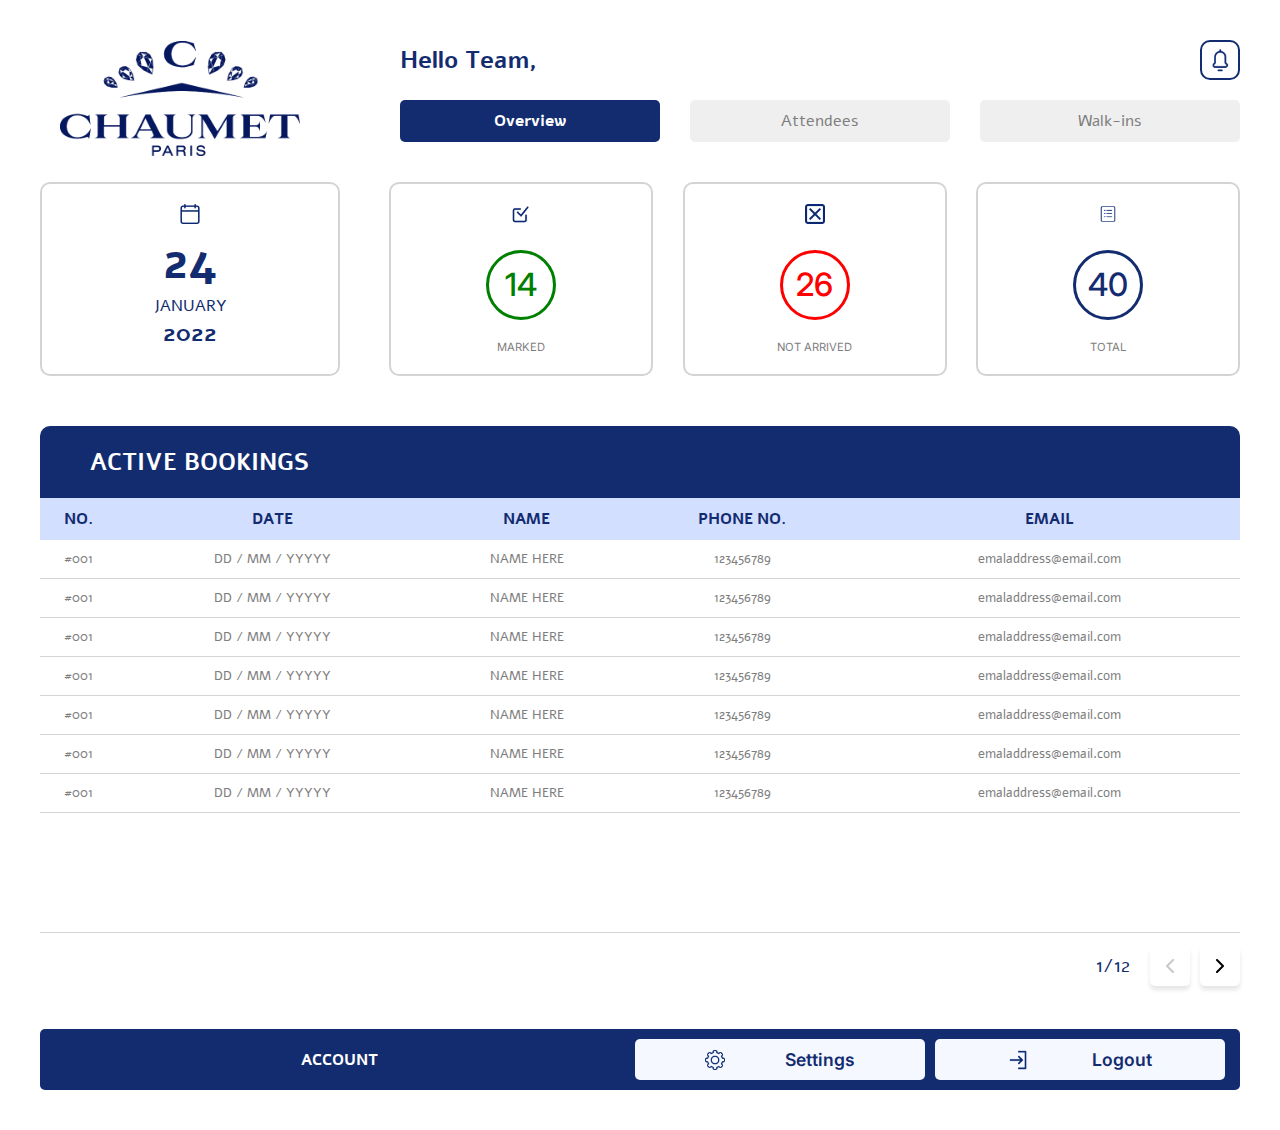
==== index.html @ f2c5a2af "make settings page" ====
<!DOCTYPE html>
<html lang="en">

<head>
  <meta charset="UTF-8">
  <meta http-equiv="X-UA-Compatible" content="IE=edge">
  <meta name="viewport" content="width=device-width, initial-scale=1.0">
  <link rel="stylesheet" href="./css/index.min.css">
  <title>KSA dashboard</title>
</head>

<body>

  <div class="notifications-container close">
    <div class="header">
      <p>Notifications</p>
      <button class="read">Mark all as read</button>
    </div>
    <div class="notification">
      <div class="image-container">
        <div class="img"></div>
      </div>
      <div class="text-container">
        <p class="title">Somebody just booked a ticket</p>
        <p class="time">10 min ago</p>
      </div>
    </div>
    <div class="notification">
      <div class="image-container">
        <div class="img"></div>
      </div>
      <div class="text-container">
        <p class="title">Somebody just booked a ticket</p>
        <p class="time">10 min ago</p>
      </div>
    </div>
    <div class="notification">
      <div class="image-container">
        <div class="img"></div>
      </div>
      <div class="text-container">
        <p class="title">Somebody just booked a ticket</p>
        <p class="time">10 min ago</p>
      </div>
    </div>
    <div class="notification">
      <div class="image-container">
        <div class="img"></div>
      </div>
      <div class="text-container">
        <p class="title">Somebody just booked a ticket</p>
        <p class="time">10 min ago</p>
      </div>
    </div>
    <div class="notification">
      <div class="image-container">
        <div class="img"></div>
      </div>
      <div class="text-container">
        <p class="title">Somebody just booked a ticket</p>
        <p class="time">10 min ago</p>
      </div>
    </div>
    <div class="notification">
      <div class="image-container">
        <div class="img"></div>
      </div>
      <div class="text-container">
        <p class="title">Somebody just booked a ticket</p>
        <p class="time">10 min ago</p>
      </div>
    </div>
    <button class="clear">Clear</button>
  </div>

  <section class="header">
    <div class="logo-container">
      <img src="./images/logo.png" alt="Chaumet">
    </div>
    <div class="right-side">
      <div class="top-container">
        <p>Hello Team,</p>
        <div class="notifications-button-container">
          <button class="notifications-button" onclick="showNotifications()">
            <img src="./icons/notification.png" alt="notifications">
          </button>
        </div>
      </div>

      <div class="tabs-container">
        <button onclick="showSection(event, 'overview')" class="tab-button active">
          <p>Overview</p>
        </button>
        <button onclick="showSection(event, 'attendees')" class="tab-button">
          <p>Attendees</p>
        </button>
        <button onclick="showSection(event, 'walk-ins')" class="tab-button">
          <p>Walk-ins</p>
        </button>
      </div>
    </div>
  </section>

  <section class="tab-content" id="overview">
    <div class="cards-container">
      <div class="date-card">
        <img src="./icons/calendar.png" alt="date">
        <p id="current-date"></p>
        <p class="month">JANUARY</p>
        <p class="year">2022</p>
      </div>

      <div class="green-card">
        <img src="./icons/check-box.png" alt="present">
        <p class="number">14</p>
        <p class="sub-text">MARKED</p>
      </div>
      <div class="red-card">
        <img src="./icons/cross.png" alt="not arrived">
        <p class="number">26</p>
        <p class="sub-text">NOT ARRIVED</p>
      </div>
      <div class="blue-card">
        <img src="./icons/total.png" alt="total">
        <p class="number">40</p>
        <p class="sub-text">TOTAL</p>
      </div>
    </div>

    <div class="table-container" style="height: 507px;">
      <div class="title">
        ACTIVE BOOKINGS
      </div>
      <table>
        <thead>
          <th id="no">NO.</th>
          <th id="date">DATE</th>
          <th id="name">NAME</th>
          <th id="phone">PHONE NO.</th>
          <th id="email">EMAIL</th>
        </thead>
        <tbody>
          <tr>
            <td>#001</td>
            <td>DD / MM / YYYYY</td>
            <td>NAME HERE</td>
            <td>123456789</td>
            <td>emaladdress@email.com</td>
          </tr>
          <tr>
            <td>#001</td>
            <td>DD / MM / YYYYY</td>
            <td>NAME HERE</td>
            <td>123456789</td>
            <td>emaladdress@email.com</td>
          </tr>
          <tr>
            <td>#001</td>
            <td>DD / MM / YYYYY</td>
            <td>NAME HERE</td>
            <td>123456789</td>
            <td>emaladdress@email.com</td>
          </tr>
          <tr>
            <td>#001</td>
            <td>DD / MM / YYYYY</td>
            <td>NAME HERE</td>
            <td>123456789</td>
            <td>emaladdress@email.com</td>
          </tr>
          <tr>
            <td>#001</td>
            <td>DD / MM / YYYYY</td>
            <td>NAME HERE</td>
            <td>123456789</td>
            <td>emaladdress@email.com</td>
          </tr>
          <tr>
            <td>#001</td>
            <td>DD / MM / YYYYY</td>
            <td>NAME HERE</td>
            <td>123456789</td>
            <td>emaladdress@email.com</td>
          </tr>
          <tr>
            <td>#001</td>
            <td>DD / MM / YYYYY</td>
            <td>NAME HERE</td>
            <td>123456789</td>
            <td>emaladdress@email.com</td>
          </tr>

        </tbody>
      </table>
    </div>
    <div class="pagination">
      <p>1/12</p>
      <button class="left"><img src="./icons/left.svg" alt="previous"></button>
      <button class="right"><img src="./icons/right.svg" alt="next"></button>
    </div>
  </section>

  <section class="tab-content" id="attendees">

    <div class="table-container" style="height: 688px;">
      <div class="title">
        ATTENDEES
      </div>
      <table>
        <thead>
          <th id="no">NO.</th>
          <th id="present">PRESENT</th>
          <th id="date">DATE</th>
          <th id="name">NAME</th>
          <th id="phone">PHONE NO.</th>
          <th id="province">PROVINCE</th>
          <th id="email">EMAIL</th>
        </thead>
        <tbody>
          <tr>
            <td>#001</td>
            <td><input onclick="this.checked=!this.checked;" checked type="checkbox" name="present" id="present"></td>
            <td>DD / MM / YYYYY</td>
            <td>NAME HERE</td>
            <td>123456789</td>
            <td>EASTERN PROVINCE</td>
            <td>emaladdress@email.com</td>
          </tr>
          <tr>
            <td>#001</td>
            <td><input onclick="this.checked=!this.checked;" type="checkbox" name="present" id="present"></td>
            <td>DD / MM / YYYYY</td>
            <td>NAME HERE</td>
            <td>123456789</td>
            <td>EASTERN PROVINCE</td>
            <td>emaladdress@email.com</td>
          </tr>
          <tr>
            <td>#001</td>
            <td><input onclick="this.checked=!this.checked;" checked type="checkbox" name="present" id="present"></td>
            <td>DD / MM / YYYYY</td>
            <td>NAME HERE</td>
            <td>123456789</td>
            <td>EASTERN PROVINCE</td>
            <td>emaladdress@email.com</td>
          </tr>
          <tr>
            <td>#001</td>
            <td><input onclick="this.checked=!this.checked;" checked type="checkbox" name="present" id="present"></td>
            <td>DD / MM / YYYYY</td>
            <td>NAME HERE</td>
            <td>123456789</td>
            <td>EASTERN PROVINCE</td>
            <td>emaladdress@email.com</td>
          </tr>
          <tr>
            <td>#001</td>
            <td><input onclick="this.checked=!this.checked;" checked type="checkbox" name="present" id="present"></td>
            <td>DD / MM / YYYYY</td>
            <td>NAME HERE</td>
            <td>123456789</td>
            <td>EASTERN PROVINCE</td>
            <td>emaladdress@email.com</td>
          </tr>
          <tr>
            <td>#001</td>
            <td><input onclick="this.checked=!this.checked;" type="checkbox" name="present" id="present"></td>
            <td>DD / MM / YYYYY</td>
            <td>NAME HERE</td>
            <td>123456789</td>
            <td>EASTERN PROVINCE</td>
            <td>emaladdress@email.com</td>
          </tr>
          <tr>
            <td>#001</td>
            <td><input onclick="this.checked=!this.checked;" type="checkbox" name="present" id="present"></td>
            <td>DD / MM / YYYYY</td>
            <td>NAME HERE</td>
            <td>123456789</td>
            <td>EASTERN PROVINCE</td>
            <td>emaladdress@email.com</td>
          </tr>
          <tr>
            <td>#001</td>
            <td><input onclick="this.checked=!this.checked;" type="checkbox" name="present" id="present"></td>
            <td>DD / MM / YYYYY</td>
            <td>NAME HERE</td>
            <td>123456789</td>
            <td>EASTERN PROVINCE</td>
            <td>emaladdress@email.com</td>
          </tr>
          <tr>
            <td>#001</td>
            <td><input onclick="this.checked=!this.checked;" type="checkbox" name="present" id="present"></td>
            <td>DD / MM / YYYYY</td>
            <td>NAME HERE</td>
            <td>123456789</td>
            <td>EASTERN PROVINCE</td>
            <td>emaladdress@email.com</td>
          </tr>
          <tr>
            <td>#001</td>
            <td><input onclick="this.checked=!this.checked;" type="checkbox" name="present" id="present"></td>
            <td>DD / MM / YYYYY</td>
            <td>NAME HERE</td>
            <td>123456789</td>
            <td>EASTERN PROVINCE</td>
            <td>emaladdress@email.com</td>
          </tr>
          <tr>
            <td>#001</td>
            <td><input onclick="this.checked=!this.checked;" type="checkbox" name="present" id="present"></td>
            <td>DD / MM / YYYYY</td>
            <td>NAME HERE</td>
            <td>123456789</td>
            <td>EASTERN PROVINCE</td>
            <td>emaladdress@email.com</td>
          </tr>
          <tr>
            <td>#001</td>
            <td><input onclick="this.checked=!this.checked;" type="checkbox" name="present" id="present"></td>
            <td>DD / MM / YYYYY</td>
            <td>NAME HERE</td>
            <td>123456789</td>
            <td>EASTERN PROVINCE</td>
            <td>emaladdress@email.com</td>
          </tr>
          <tr>
            <td>#001</td>
            <td><input onclick="this.checked=!this.checked;" type="checkbox" name="present" id="present"></td>
            <td>DD / MM / YYYYY</td>
            <td>NAME HERE</td>
            <td>123456789</td>
            <td>EASTERN PROVINCE</td>
            <td>emaladdress@email.com</td>
          </tr>

        </tbody>
        </tbody>
      </table>
    </div>
    <div class="pagination">
      <p>1/12</p>
      <button class="left"><img src="./icons/left.svg" alt="previous"></button>
      <button class="right"><img src="./icons/right.svg" alt="next"></button>
    </div>
  </section>

  <section class="tab-content" id="walk-ins">
    <div class="heading">WALK-INS</div>
    <div class="form-body">
      <form action="">
        <div class="title-container">
          <label for="mr">
            Title
          </label>
          <p>Mr.</p>
          <input class="checkbox" type="checkbox" name="mr" value=true>
          <p>Mrs.</p>
          <input class="checkbox" type="checkbox" name="mr" value=false>
        </div>
        <input required type="text" name="first-name" placeholder="First name" class="first-name">
        <input required type="text" name="last-name" placeholder="Last name" class="last-name">
        <select required name="province" id="province">
          <option value="" selected hidden class="placeholder">Province</option>
          <option value="Al-Bahah Province">Al-Bahah Province</option>
          <option value="Al-Jawf Province">Al-Jawf Province</option>
          <option value="Aseer Province">Aseer Province</option>
          <option value="Eastern Province">Eastern Province</option>
          <option value="Ha'il Province">Ha'il Province</option>
          <option value="Jizan Province">Jizan Province</option>
          <option value="Madinah Province">Madinah Province</option>
          <option value="Makkah Province">Makkah Province</option>
          <option value="Najran Province">Najran Province</option>
          <option value="Qassim Province">Qassim Province</option>
          <option value="Riyadh Province">Riyadh Province</option>
          <option value="Tabuk Province">Tabuk Province</option>
        </select>
        <input required type="number" name="phone" placeholder="Phone number" class="phone">
        <input required type="email" name="email" placeholder="Email" class="email">

        <p class="date-text">Select date</p>
        <input required type="date" name="date" class="date" min="2022-01-13" max="2022-01-24">

        <div class="buttons-wrapper">
          <div class="buttons-container">
            <button class="discard" type="reset"><img src="./icons/close.png" alt="Discard">Discard</button>
            <button class="confirm" type="submit"><img src="./icons/check.png" alt="Confirm">Confirm</button>
          </div>
        </div>

      </form>
    </div>
  </section>

  <section class="footer">
    <p>ACCOUNT</p>
    <a href="./pages/settings.html" class="footer-button"><img src="./icons/settings.png" alt="settings">Settings</a>
    <a href="./pages/login.html" class="footer-button"><img src="./icons/logout.png" alt="logout">Logout</a>
  </section>

  <script src="./javascript/main.js"></script>
</body>

</html>
---- css/index.min.css ----
@import url("https://fonts.googleapis.com/css2?family=Alef:wght@400;700&family=Inter:wght@200;300;400;500&family=Lateef&family=Roboto:wght@100;300;400;500&display=swap");
* {
  margin: 0;
  padding: 0;
  -webkit-box-sizing: border-box;
          box-sizing: border-box;
  font-family: Alef, sans-serif;
}

body {
  padding: 40px;
}

input::-webkit-outer-spin-button,
input::-webkit-inner-spin-button {
  -webkit-appearance: none;
  margin: 0;
}

input[type="number"] {
  -moz-appearance: textfield;
}

.notifications-container {
  position: absolute;
  background-color: white;
  top: 90px;
  right: 40px;
  text-align: center;
  -webkit-box-shadow: 8px 8px 68px rgba(0, 0, 0, 0.15);
          box-shadow: 8px 8px 68px rgba(0, 0, 0, 0.15);
  border-radius: 8px;
  padding: 20px 30px;
  width: 400px;
}

.notifications-container.close {
  display: none;
}

.notifications-container .header {
  display: -webkit-box;
  display: -ms-flexbox;
  display: flex;
  -webkit-box-align: center;
      -ms-flex-align: center;
          align-items: center;
  -webkit-box-pack: justify;
      -ms-flex-pack: justify;
          justify-content: space-between;
  margin-bottom: 20px;
}

.notifications-container .header p {
  font-family: Inter, sans-serif;
  font-weight: 700;
}

.notifications-container .header button.read {
  background-color: transparent;
  border: none;
  color: #103188;
  font-family: Inter, sans-serif;
  cursor: pointer;
}

.notifications-container .notification {
  display: -webkit-box;
  display: -ms-flexbox;
  display: flex;
  -webkit-box-align: center;
      -ms-flex-align: center;
          align-items: center;
  -webkit-box-pack: justify;
      -ms-flex-pack: justify;
          justify-content: space-between;
  -ms-flex-wrap: wrap;
      flex-wrap: wrap;
  padding: 10px;
  text-align: left;
  border-bottom: 1px solid #d4d4d4;
}

.notifications-container .notification .image-container {
  width: 20%;
}

.notifications-container .notification .image-container .img {
  width: 50px;
  height: 50px;
  border-radius: 500px;
  background-color: #c4c4c4;
}

.notifications-container .notification .text-container {
  width: 78%;
  color: #7e7e7e;
}

.notifications-container .notification .text-container p.title {
  font-size: 1.1rem;
}

.notifications-container .notification .text-container p.time {
  font-size: 0.9rem;
}

.notifications-container button.clear {
  background-color: transparent;
  border: none;
  color: #103188;
  font-family: Inter, sans-serif;
  margin-top: 20px;
  cursor: pointer;
}

section.header {
  display: -webkit-box;
  display: -ms-flexbox;
  display: flex;
  -webkit-box-align: center;
      -ms-flex-align: center;
          align-items: center;
  -webkit-box-pack: justify;
      -ms-flex-pack: justify;
          justify-content: space-between;
}

section.header .logo-container {
  width: 20%;
  margin-left: 20px;
}

section.header .logo-container img {
  width: 100%;
}

section.header .right-side {
  width: 70%;
}

section.header .right-side .top-container {
  display: -webkit-box;
  display: -ms-flexbox;
  display: flex;
  -webkit-box-pack: justify;
      -ms-flex-pack: justify;
          justify-content: space-between;
  -webkit-box-align: center;
      -ms-flex-align: center;
          align-items: center;
}

section.header .right-side .top-container p {
  font-family: Alef, sans-serif;
  font-size: 1.5rem;
  font-weight: 700;
  color: #132c70;
}

section.header .right-side .top-container .notifications-button-container {
  width: 40px;
  height: 40px;
}

section.header .right-side .top-container .notifications-button-container .notifications-button {
  position: relative;
  background-color: white;
  width: 100%;
  height: 100%;
  border: 2px solid #132c70;
  border-radius: 10px;
  cursor: pointer;
}

section.header .right-side .top-container .notifications-button-container .notifications-button img {
  position: absolute;
  left: 50%;
  top: 50%;
  -webkit-transform: translate(-50%, -50%);
          transform: translate(-50%, -50%);
  width: 60%;
}

section.header .right-side .tabs-container {
  display: -webkit-box;
  display: -ms-flexbox;
  display: flex;
  -webkit-box-pack: justify;
      -ms-flex-pack: justify;
          justify-content: space-between;
  -webkit-box-align: center;
      -ms-flex-align: center;
          align-items: center;
  text-align: center;
  margin: 20px 0;
}

section.header .right-side .tabs-container .tab-button {
  width: 31%;
  background-color: #efefef;
  color: #7e7e7e;
  border-radius: 5px;
  padding: 10px 0;
  cursor: pointer;
  border: none;
  font-size: 1rem;
}

section.header .right-side .tabs-container .tab-button.active {
  background-color: #132c70;
  color: white;
  font-weight: 700;
}

section.tab-content {
  display: none;
}

section.tab-content#overview {
  display: block;
}

section.tab-content#overview .cards-container {
  display: -webkit-box;
  display: -ms-flexbox;
  display: flex;
  -webkit-box-align: stretch;
      -ms-flex-align: stretch;
          align-items: stretch;
  -webkit-box-pack: justify;
      -ms-flex-pack: justify;
          justify-content: space-between;
  margin-top: 20px;
}

section.tab-content#overview .cards-container .date-card {
  width: 25%;
  margin-right: 20px;
  border: 2px solid #d4d4d4;
  border-radius: 10px;
  text-align: center;
  color: #132c70;
  padding: 20px 0;
}

section.tab-content#overview .cards-container .date-card img {
  width: 20px;
}

section.tab-content#overview .cards-container .date-card p#current-date {
  font-size: 3rem;
  font-weight: 700;
}

section.tab-content#overview .cards-container .date-card p.year {
  font-size: 1.5rem;
  font-weight: 700;
}

section.tab-content#overview .cards-container .green-card,
section.tab-content#overview .cards-container .blue-card,
section.tab-content#overview .cards-container .red-card {
  width: 22%;
  margin-left: 10px;
  text-align: center;
  border: 2px solid #d4d4d4;
  border-radius: 10px;
  padding: 20px 0;
  color: #132c70;
}

section.tab-content#overview .cards-container .green-card img,
section.tab-content#overview .cards-container .blue-card img,
section.tab-content#overview .cards-container .red-card img {
  width: 20px;
}

section.tab-content#overview .cards-container .green-card .number,
section.tab-content#overview .cards-container .blue-card .number,
section.tab-content#overview .cards-container .red-card .number {
  font-family: Inter, sans-serif;
  width: 70px;
  height: 70px;
  margin: 20px auto;
  padding-top: 12px;
  font-size: 2rem;
  font-weight: 500;
  border: 3px solid;
  border-radius: 500px;
}

section.tab-content#overview .cards-container .green-card p.sub-text,
section.tab-content#overview .cards-container .blue-card p.sub-text,
section.tab-content#overview .cards-container .red-card p.sub-text {
  font-family: Inter, sans-serif;
  font-size: 0.7rem;
  color: #7e7e7e;
}

section.tab-content#overview .cards-container .green-card .number {
  border-color: green;
  color: green;
}

section.tab-content#overview .cards-container .red-card .number {
  border-color: red;
  color: red;
}

section.tab-content#walk-ins {
  margin-top: 50px;
}

section.tab-content#walk-ins .heading {
  background-color: #132c70;
  color: white;
  font-size: 1.5rem;
  font-weight: 700;
  padding: 20px 50px;
  border-radius: 10px 10px 0 0;
}

section.tab-content#walk-ins .form-body {
  padding: 100px 50px;
}

section.tab-content#walk-ins .form-body form {
  display: -webkit-box;
  display: -ms-flexbox;
  display: flex;
  -webkit-box-align: center;
      -ms-flex-align: center;
          align-items: center;
  -webkit-box-pack: justify;
      -ms-flex-pack: justify;
          justify-content: space-between;
  -ms-flex-wrap: wrap;
      flex-wrap: wrap;
}

section.tab-content#walk-ins .form-body form .title-container {
  display: -webkit-box;
  display: -ms-flexbox;
  display: flex;
  width: 100%;
  margin-bottom: 20px;
}

section.tab-content#walk-ins .form-body form .title-container label {
  font-size: 1.2rem;
  color: #7e7e7e;
  margin-right: 10px;
  padding: 5px;
}

section.tab-content#walk-ins .form-body form .title-container p {
  margin: 5px;
  margin-left: 20px;
  font-size: 1.2rem;
}

section.tab-content#walk-ins .form-body form .title-container input.checkbox {
  width: 20px;
  height: 20px;
  margin-top: 7px;
}

section.tab-content#walk-ins .form-body form input {
  background-color: white;
  font-size: 1.5rem;
  padding: 10px 30px;
  margin: 10px 0;
  border: 1px solid #d4d4d4;
  border-radius: 5px;
}

section.tab-content#walk-ins .form-body form input:focus {
  outline: none;
}

section.tab-content#walk-ins .form-body form input.first-name,
section.tab-content#walk-ins .form-body form input.last-name,
section.tab-content#walk-ins .form-body form input.email {
  width: 100%;
}

section.tab-content#walk-ins .form-body form input.phone,
section.tab-content#walk-ins .form-body form select#province {
  width: 48%;
}

section.tab-content#walk-ins .form-body form select#province {
  background-color: white;
  font-size: 1.5rem;
  padding: 10px 30px;
  margin: 10px 0;
  border: 1px solid #d4d4d4;
  border-radius: 5px;
  -webkit-appearance: none;
     -moz-appearance: none;
          appearance: none;
}

section.tab-content#walk-ins .form-body form select#province:invalid {
  color: #7e7e7e;
}

section.tab-content#walk-ins .form-body form p.date-text {
  margin-top: 30px;
  width: 50%;
  text-align: center;
  font-size: 2rem;
  font-family: Inter, sans-serif;
  font-weight: 700;
  color: #132c70;
}

section.tab-content#walk-ins .form-body form input.date {
  margin-top: 40px;
  width: 50%;
  color: #132c70;
  font-family: Inter, sans-serif;
  font-weight: 500;
}

section.tab-content#walk-ins .form-body form .buttons-wrapper {
  width: 100%;
  margin-top: 50px;
  display: -webkit-box;
  display: -ms-flexbox;
  display: flex;
  -webkit-box-align: center;
      -ms-flex-align: center;
          align-items: center;
  -webkit-box-pack: end;
      -ms-flex-pack: end;
          justify-content: flex-end;
}

section.tab-content#walk-ins .form-body form .buttons-wrapper .buttons-container {
  display: -webkit-box;
  display: -ms-flexbox;
  display: flex;
  -webkit-box-align: center;
      -ms-flex-align: center;
          align-items: center;
  -webkit-box-pack: justify;
      -ms-flex-pack: justify;
          justify-content: space-between;
  width: 50%;
}

section.tab-content#walk-ins .form-body form .buttons-wrapper .buttons-container button {
  display: -webkit-box;
  display: -ms-flexbox;
  display: flex;
  -webkit-box-align: center;
      -ms-flex-align: center;
          align-items: center;
  -ms-flex-pack: distribute;
      justify-content: space-around;
  width: 45%;
  font-family: Inter, sans-serif;
  font-size: 1.2rem;
  font-weight: 500;
  padding: 10px 0;
  cursor: pointer;
  border: none;
  border-radius: 5px;
}

section.tab-content#walk-ins .form-body form .buttons-wrapper .buttons-container button img {
  width: 20px;
  height: 20px;
}

section.tab-content#walk-ins .form-body form .buttons-wrapper .buttons-container button.discard {
  background-color: #e0e0e0;
  color: #575757;
}

section.tab-content#walk-ins .form-body form .buttons-wrapper .buttons-container button.confirm {
  background-color: #132c70;
  color: white;
}

section.footer {
  right: 40px;
  display: -webkit-box;
  display: -ms-flexbox;
  display: flex;
  -webkit-box-align: center;
      -ms-flex-align: center;
          align-items: center;
  -webkit-box-pack: center;
      -ms-flex-pack: center;
          justify-content: center;
  background-color: #132c70;
  color: white;
  font-family: Inter, sans-serif;
  font-weight: 600;
  text-align: center;
  margin-top: 30px;
  padding: 5px 10px;
  border-radius: 5px;
}

section.footer p {
  width: 50%;
}

section.footer a.footer-button {
  display: -webkit-box;
  display: -ms-flexbox;
  display: flex;
  -webkit-box-align: center;
      -ms-flex-align: center;
          align-items: center;
  -webkit-box-pack: space-evenly;
      -ms-flex-pack: space-evenly;
          justify-content: space-evenly;
  background-color: #f5f8ff;
  width: 25%;
  padding: 10px;
  margin: 5px;
  font-family: Inter, sans-serif;
  font-size: 1.1rem;
  font-weight: 600;
  color: #132c70;
  border: none;
  cursor: pointer;
  border-radius: 5px;
  text-decoration: none;
}

section.footer a.footer-button img {
  width: 20px;
}

.table-container {
  margin-top: 50px;
  border-bottom: 1px solid #d4d4d4;
  min-height: 500px;
}

.table-container .title {
  background-color: #132c70;
  color: white;
  font-size: 1.5rem;
  font-weight: 700;
  padding: 20px 50px;
  border-radius: 10px 10px 0 0;
}

.table-container table {
  width: 100%;
  border-collapse: collapse;
  text-align: center;
  font-family: Inter, sans-serif;
}

.table-container table thead th {
  background-color: #d3dfff;
  color: #132c70;
  font-weight: 700;
  padding: 10px 0;
}

.table-container table tbody {
  width: 100%;
  color: #7e7e7e;
  font-size: 0.8rem;
}

.table-container table tbody tr {
  border-bottom: 1px solid #d4d4d4;
}

.table-container table tbody tr td {
  padding: 10px 0;
  border: none;
}

.pagination {
  display: -webkit-box;
  display: -ms-flexbox;
  display: flex;
  -webkit-box-align: center;
      -ms-flex-align: center;
          align-items: center;
  -webkit-box-pack: end;
      -ms-flex-pack: end;
          justify-content: flex-end;
  padding: 10px 0;
}

.pagination p {
  margin: 10px;
  font-size: 1.2rem;
  font-weight: 400;
  color: #132c70;
}

.pagination button {
  background-color: white;
  border: none;
  border-radius: 5px;
  margin-left: 10px;
  padding-top: 5px;
  -webkit-box-shadow: 0px 4px 4px rgba(0, 0, 0, 0.1);
          box-shadow: 0px 4px 4px rgba(0, 0, 0, 0.1);
  height: 40px;
  width: 40px;
  cursor: pointer;
}
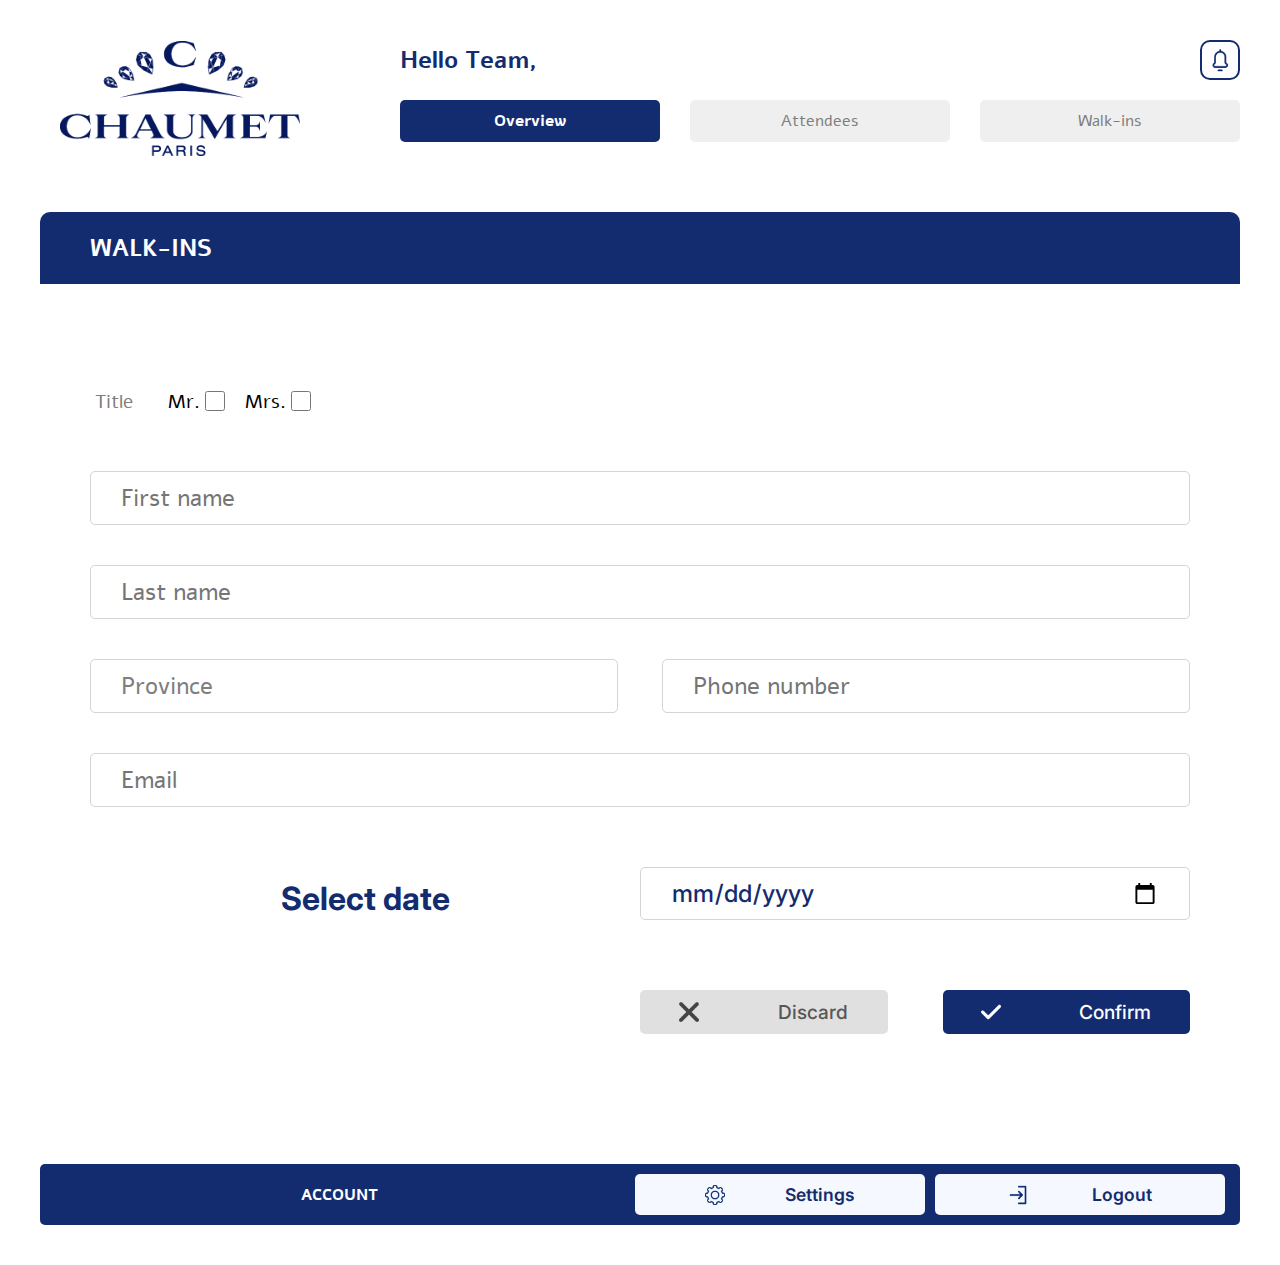
==== commit f6813817: "implement form validation" ====
--- a/index.html
+++ b/index.html
@@ -104,6 +104,7 @@
   <section class="tab-content" id="overview">
     <div class="cards-container">
       <div class="date-card">
+        <input onchange="setDate()" type="date" class="date-input" min="2022-01-13" max="2022-01-24">
         <img src="./icons/calendar.png" alt="date">
         <p id="current-date"></p>
         <p class="month">JANUARY</p>
@@ -350,42 +351,72 @@
     <div class="heading">WALK-INS</div>
     <div class="form-body">
       <form action="">
-        <div class="title-container">
+
+        <div class="title-container" style="position: relative;">
           <label for="mr">
             Title
           </label>
           <p>Mr.</p>
-          <input class="checkbox" type="checkbox" name="mr" value=true>
+          <input onclick="changeTitle()" class="checkbox" id="mr" type="checkbox" name="mr" value=true>
           <p>Mrs.</p>
-          <input class="checkbox" type="checkbox" name="mr" value=false>
-        </div>
-        <input required type="text" name="first-name" placeholder="First name" class="first-name">
-        <input required type="text" name="last-name" placeholder="Last name" class="last-name">
-        <select required name="province" id="province">
-          <option value="" selected hidden class="placeholder">Province</option>
-          <option value="Al-Bahah Province">Al-Bahah Province</option>
-          <option value="Al-Jawf Province">Al-Jawf Province</option>
-          <option value="Aseer Province">Aseer Province</option>
-          <option value="Eastern Province">Eastern Province</option>
-          <option value="Ha'il Province">Ha'il Province</option>
-          <option value="Jizan Province">Jizan Province</option>
-          <option value="Madinah Province">Madinah Province</option>
-          <option value="Makkah Province">Makkah Province</option>
-          <option value="Najran Province">Najran Province</option>
-          <option value="Qassim Province">Qassim Province</option>
-          <option value="Riyadh Province">Riyadh Province</option>
-          <option value="Tabuk Province">Tabuk Province</option>
-        </select>
-        <input required type="number" name="phone" placeholder="Phone number" class="phone">
-        <input required type="email" name="email" placeholder="Email" class="email">
-
-        <p class="date-text">Select date</p>
-        <input required type="date" name="date" class="date" min="2022-01-13" max="2022-01-24">
+          <input onclick="changeTitle()" class="checkbox" id="mrs" type="checkbox" name="mr" value=false>
+          <p class="error" id="title" style="top: 30px;">This field is required</p>
+        </div>
+
+        <div style="position: relative; width: 100%;">
+          <input onchange="setFirstName()" required type="text" name="first-name" placeholder="First name"
+            class="first-name">
+          <p class="error" id="first-name" style="top: 75px;">This field is required</p>
+        </div>
+
+        <div style="position: relative; width: 100%;">
+          <input onchange="setLastName()" required type="text" name="last-name" placeholder="Last name"
+            class="last-name">
+          <p class="error" id="last-name" style="top: 75px;">This field is required</p>
+        </div>
+
+        <div style="position: relative; width: 48%;">
+          <select onchange="setProvince()" required name="province" id="province" style="width: 100%">
+            <option value="" selected hidden class="placeholder">Province</option>
+            <option value="Al-Bahah Province">Al-Bahah Province</option>
+            <option value="Al-Jawf Province">Al-Jawf Province</option>
+            <option value="Aseer Province">Aseer Province</option>
+            <option value="Eastern Province">Eastern Province</option>
+            <option value="Ha'il Province">Ha'il Province</option>
+            <option value="Jizan Province">Jizan Province</option>
+            <option value="Madinah Province">Madinah Province</option>
+            <option value="Makkah Province">Makkah Province</option>
+            <option value="Najran Province">Najran Province</option>
+            <option value="Qassim Province">Qassim Province</option>
+            <option value="Riyadh Province">Riyadh Province</option>
+            <option value="Tabuk Province">Tabuk Province</option>
+          </select>
+          <p class="error" id="province" style="top: 65px;">This field is required</p>
+        </div>
+
+        <div style="position: relative; width: 48%">
+          <input onchange="setNumber()" required type="text" name="phone" placeholder="Phone number" class="phone">
+          <p class="error" id="phone" style="top: 75px;">Invalid phone number</p>
+        </div>
+
+        <div style="position: relative; width: 100%">
+          <input onchange="setEmail()" required type="email" name="email" placeholder="Email" class="email">
+          <p class="error" id="email" style="top: 75px;">Invalid email</p>
+        </div>
+
+        <div style="position: relative; width: 50%;">
+          <p class="date-text">Select date</p>
+          <p class="error" id="date" style="left: 80px;">This field is required</p>
+        </div>
+        <input onchange="setPickedDate()" required type="date" name="date" class="date" min="2022-01-13"
+          max="2022-01-24">
 
         <div class="buttons-wrapper">
           <div class="buttons-container">
-            <button class="discard" type="reset"><img src="./icons/close.png" alt="Discard">Discard</button>
-            <button class="confirm" type="submit"><img src="./icons/check.png" alt="Confirm">Confirm</button>
+            <button onclick="discard()" class="discard" type="reset"><img src="./icons/close.png"
+                alt="Discard">Discard</button>
+            <button onclick="validate()" class="confirm" type="submit"><img src="./icons/check.png"
+                alt="Confirm">Confirm</button>
           </div>
         </div>
 
--- a/css/index.min.css
+++ b/css/index.min.css
@@ -19,6 +19,19 @@
 
 input[type="number"] {
   -moz-appearance: textfield;
+}
+
+p.error {
+  display: none;
+  position: absolute;
+  left: 10px;
+  margin: 0 !important;
+  color: red;
+  font-size: 0.9rem !important;
+}
+
+p.error.show {
+  display: block;
 }
 
 .notifications-container {
@@ -217,7 +230,7 @@
   display: none;
 }
 
-section.tab-content#overview {
+section.tab-content#walk-ins {
   display: block;
 }
 
@@ -235,6 +248,7 @@
 }
 
 section.tab-content#overview .cards-container .date-card {
+  position: relative;
   width: 25%;
   margin-right: 20px;
   border: 2px solid #d4d4d4;
@@ -242,6 +256,19 @@
   text-align: center;
   color: #132c70;
   padding: 20px 0;
+  overflow: hidden;
+  cursor: pointer;
+}
+
+section.tab-content#overview .cards-container .date-card input.date-input {
+  position: absolute;
+  top: 0;
+  left: 0;
+  right: 0;
+  bottom: 0;
+  width: 100%;
+  cursor: pointer;
+  opacity: 0;
 }
 
 section.tab-content#overview .cards-container .date-card img {
@@ -370,7 +397,7 @@
   background-color: white;
   font-size: 1.5rem;
   padding: 10px 30px;
-  margin: 10px 0;
+  margin: 20px 0;
   border: 1px solid #d4d4d4;
   border-radius: 5px;
 }
@@ -387,7 +414,7 @@
 
 section.tab-content#walk-ins .form-body form input.phone,
 section.tab-content#walk-ins .form-body form select#province {
-  width: 48%;
+  width: 100%;
 }
 
 section.tab-content#walk-ins .form-body form select#province {
@@ -408,7 +435,6 @@
 
 section.tab-content#walk-ins .form-body form p.date-text {
   margin-top: 30px;
-  width: 50%;
   text-align: center;
   font-size: 2rem;
   font-family: Inter, sans-serif;
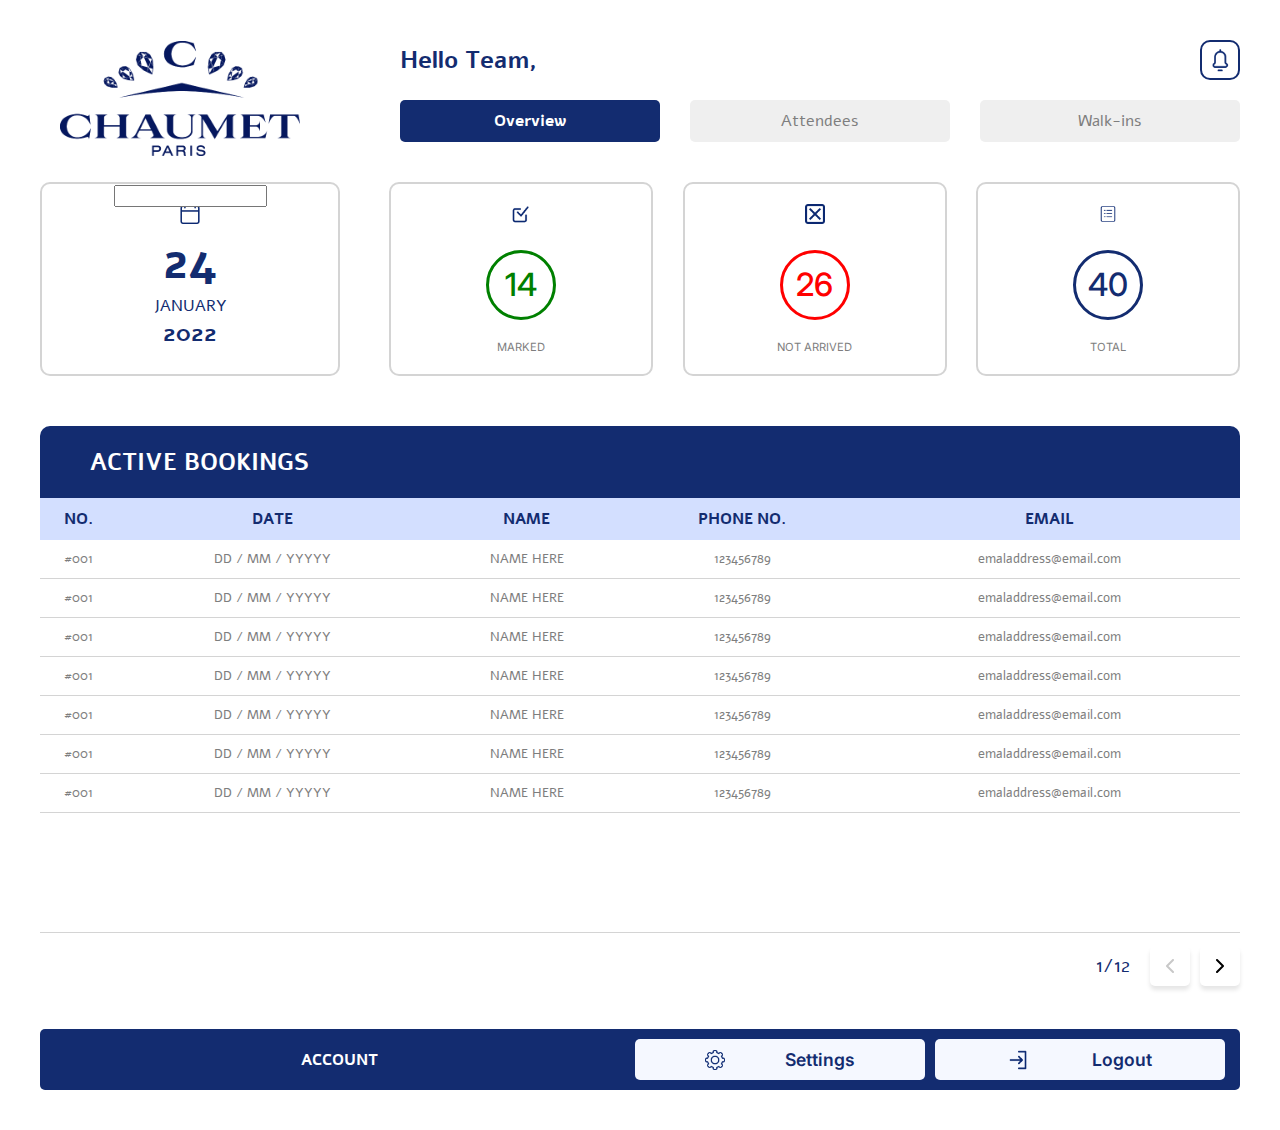
==== commit bad42615: "add date picker" ====
--- a/index.html
+++ b/index.html
@@ -6,6 +6,15 @@
   <meta http-equiv="X-UA-Compatible" content="IE=edge">
   <meta name="viewport" content="width=device-width, initial-scale=1.0">
   <link rel="stylesheet" href="./css/index.min.css">
+
+
+  <link href="//cdn.syncfusion.com/ej2/ej2-base/styles/material.css" rel="stylesheet">
+  <link href="//cdn.syncfusion.com/ej2/ej2-buttons/styles/material.css" rel="stylesheet">
+  <link href="//cdn.syncfusion.com/ej2/ej2-inputs/styles/material.css" rel="stylesheet">
+  <link href="//cdn.syncfusion.com/ej2/ej2-popups/styles/material.css" rel="stylesheet">
+  <link href="//cdn.syncfusion.com/ej2/ej2-calendars/styles/material.css" rel="stylesheet">
+  <script src="https://cdn.syncfusion.com/ej2/dist/ej2.min.js" type="text/javascript"></script>
+
   <title>KSA dashboard</title>
 </head>
 
@@ -104,7 +113,9 @@
   <section class="tab-content" id="overview">
     <div class="cards-container">
       <div class="date-card">
-        <input onchange="setDate()" type="date" class="date-input" min="2022-01-13" max="2022-01-24">
+        <div id="date-card-input-container">
+          <input onchange="setDate()" id="date-card" class="date-input">
+        </div>
         <img src="./icons/calendar.png" alt="date">
         <p id="current-date"></p>
         <p class="month">JANUARY</p>
@@ -348,6 +359,10 @@
   </section>
 
   <section class="tab-content" id="walk-ins">
+    <div class="modal">
+      <h1>Registered!</h1>
+      <p>The registratoin was successful</p>
+    </div>
     <div class="heading">WALK-INS</div>
     <div class="form-body">
       <form action="">
@@ -415,7 +430,7 @@
           <div class="buttons-container">
             <button onclick="discard()" class="discard" type="reset"><img src="./icons/close.png"
                 alt="Discard">Discard</button>
-            <button onclick="validate()" class="confirm" type="submit"><img src="./icons/check.png"
+            <button class="confirm" type="button" onclick="showModal()"><img src="./icons/check.png"
                 alt="Confirm">Confirm</button>
           </div>
         </div>
@@ -431,6 +446,26 @@
   </section>
 
   <script src="./javascript/main.js"></script>
+
+
+  <script>
+    var ele = document.getElementById('date-card-input-container');
+    if (ele) {
+      ele.style.visibility = "visible";
+    }   
+  </script>
+  <script>
+    let datepicker = new ej.calendars.DatePicker({
+      placeholder: "Choose a date",
+      min: "2022-01-13",
+      max: "2022-01-24",
+      focus: function () {
+        datepicker.show();
+      },
+      // update: setDate(),
+    });
+    datepicker.appendTo("#date-card");
+  </script>
 </body>
 
 </html>--- a/css/index.min.css
+++ b/css/index.min.css
@@ -21,6 +21,37 @@
   -moz-appearance: textfield;
 }
 
+.modal {
+  display: none;
+  position: fixed;
+  top: 40%;
+  left: 50%;
+  -webkit-transform: translate(-50%, -50%);
+          transform: translate(-50%, -50%);
+  background-color: white;
+  padding: 20px 30px;
+  -webkit-box-shadow: 0 5px 10px rgba(0, 0, 0, 0.2);
+          box-shadow: 0 5px 10px rgba(0, 0, 0, 0.2);
+  border-radius: 10px;
+  text-align: center;
+  z-index: 10;
+}
+
+.modal h1 {
+  color: #132c70;
+  font-size: 3rem;
+}
+
+.modal p {
+  color: black;
+  font-size: 1.5rem;
+  margin: 10px;
+}
+
+.modal.show {
+  display: block;
+}
+
 p.error {
   display: none;
   position: absolute;
@@ -230,7 +261,7 @@
   display: none;
 }
 
-section.tab-content#walk-ins {
+section.tab-content#overview {
   display: block;
 }
 
@@ -260,15 +291,26 @@
   cursor: pointer;
 }
 
-section.tab-content#overview .cards-container .date-card input.date-input {
+section.tab-content#overview .cards-container .date-card #date-card-input-container {
   position: absolute;
   top: 0;
   left: 0;
   right: 0;
   bottom: 0;
-  width: 100%;
-  cursor: pointer;
-  opacity: 0;
+}
+
+section.tab-content#overview .cards-container .date-card #date-card-input-container span {
+  height: 100%;
+}
+
+section.tab-content#overview .cards-container .date-card #date-card-input-container span::before, section.tab-content#overview .cards-container .date-card #date-card-input-container span::after {
+  background-color: transparent;
+}
+
+section.tab-content#overview .cards-container .date-card #date-card-input-container span input#date-card {
+  width: 100%;
+  height: 100%;
+  cursor: pointer;
 }
 
 section.tab-content#overview .cards-container .date-card img {
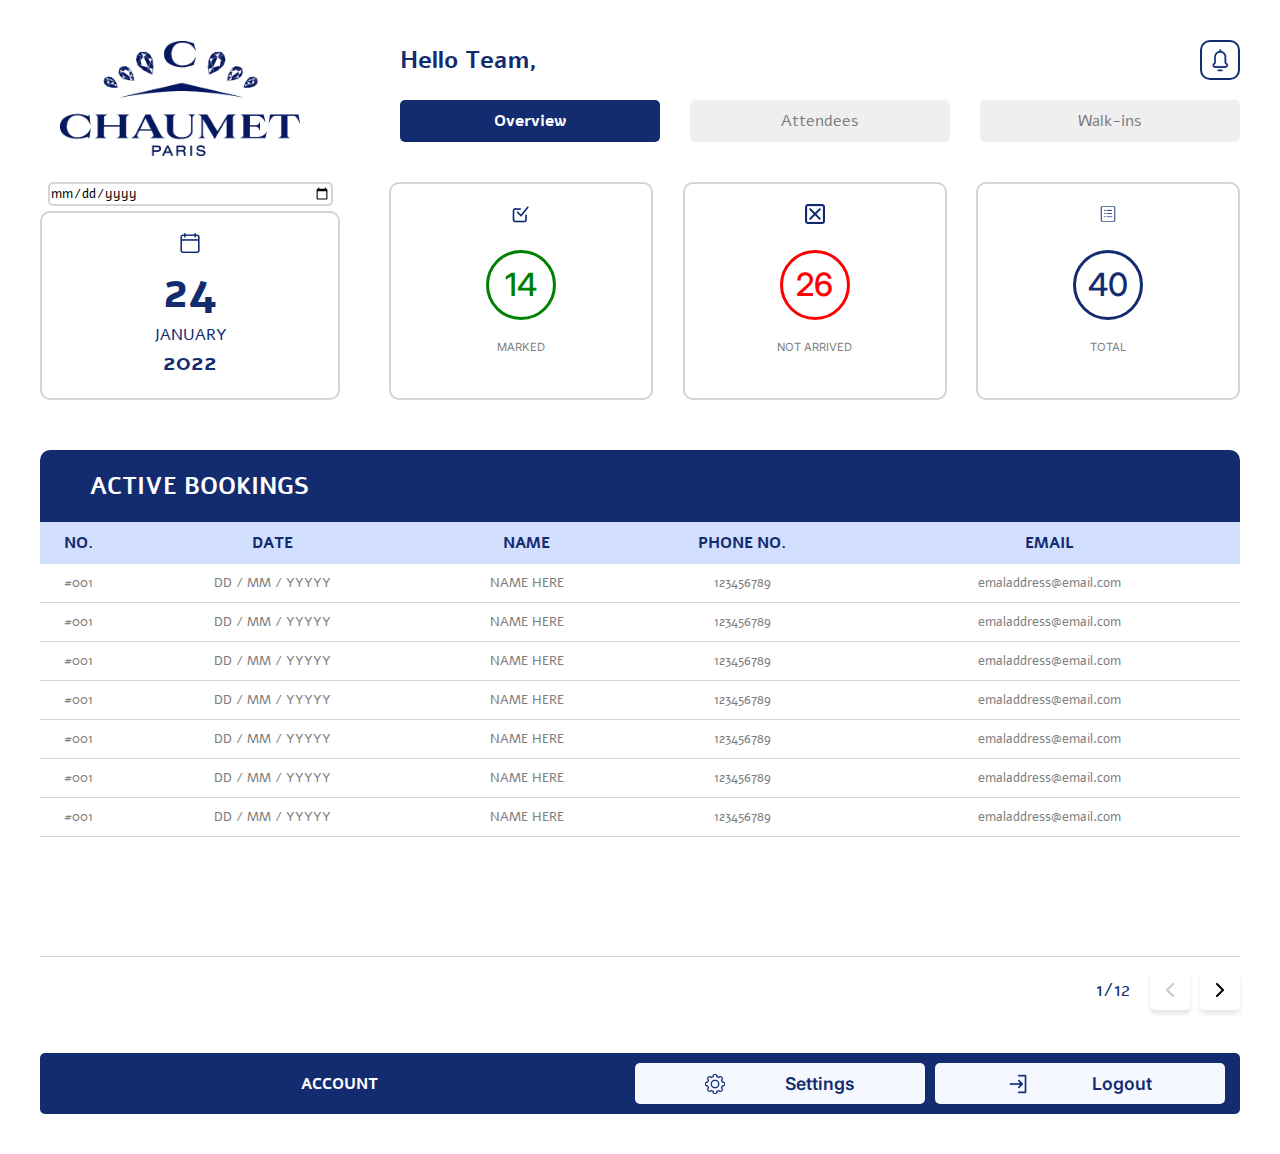
==== commit 777baedf: "update overview calendar card" ====
--- a/index.html
+++ b/index.html
@@ -6,14 +6,6 @@
   <meta http-equiv="X-UA-Compatible" content="IE=edge">
   <meta name="viewport" content="width=device-width, initial-scale=1.0">
   <link rel="stylesheet" href="./css/index.min.css">
-
-
-  <link href="//cdn.syncfusion.com/ej2/ej2-base/styles/material.css" rel="stylesheet">
-  <link href="//cdn.syncfusion.com/ej2/ej2-buttons/styles/material.css" rel="stylesheet">
-  <link href="//cdn.syncfusion.com/ej2/ej2-inputs/styles/material.css" rel="stylesheet">
-  <link href="//cdn.syncfusion.com/ej2/ej2-popups/styles/material.css" rel="stylesheet">
-  <link href="//cdn.syncfusion.com/ej2/ej2-calendars/styles/material.css" rel="stylesheet">
-  <script src="https://cdn.syncfusion.com/ej2/dist/ej2.min.js" type="text/javascript"></script>
 
   <title>KSA dashboard</title>
 </head>
@@ -112,14 +104,14 @@
 
   <section class="tab-content" id="overview">
     <div class="cards-container">
-      <div class="date-card">
-        <div id="date-card-input-container">
-          <input onchange="setDate()" id="date-card" class="date-input">
-        </div>
-        <img src="./icons/calendar.png" alt="date">
-        <p id="current-date"></p>
-        <p class="month">JANUARY</p>
-        <p class="year">2022</p>
+      <div class="date-card-container">
+        <input onchange="setDate()" type="date" min="2022-01-13" max="2022-01-24" id="date-card" class="date-input">
+        <div class="date-card">
+          <img src="./icons/calendar.png" alt="date">
+          <p id="current-date"></p>
+          <p class="month">JANUARY</p>
+          <p class="year">2022</p>
+        </div>
       </div>
 
       <div class="green-card">
@@ -447,25 +439,6 @@
 
   <script src="./javascript/main.js"></script>
 
-
-  <script>
-    var ele = document.getElementById('date-card-input-container');
-    if (ele) {
-      ele.style.visibility = "visible";
-    }   
-  </script>
-  <script>
-    let datepicker = new ej.calendars.DatePicker({
-      placeholder: "Choose a date",
-      min: "2022-01-13",
-      max: "2022-01-24",
-      focus: function () {
-        datepicker.show();
-      },
-      // update: setDate(),
-    });
-    datepicker.appendTo("#date-card");
-  </script>
 </body>
 
 </html>--- a/css/index.min.css
+++ b/css/index.min.css
@@ -76,6 +76,7 @@
   border-radius: 8px;
   padding: 20px 30px;
   width: 400px;
+  z-index: 10;
 }
 
 .notifications-container.close {
@@ -278,51 +279,39 @@
   margin-top: 20px;
 }
 
-section.tab-content#overview .cards-container .date-card {
-  position: relative;
+section.tab-content#overview .cards-container .date-card-container {
   width: 25%;
   margin-right: 20px;
+  text-align: center;
+}
+
+section.tab-content#overview .cards-container .date-card-container input#date-card {
+  width: 95%;
+  border-radius: 5px;
+  border: 2px solid #d4d4d4;
+  margin-bottom: 5px;
+  cursor: pointer;
+}
+
+section.tab-content#overview .cards-container .date-card-container .date-card {
   border: 2px solid #d4d4d4;
   border-radius: 10px;
   text-align: center;
   color: #132c70;
   padding: 20px 0;
   overflow: hidden;
-  cursor: pointer;
-}
-
-section.tab-content#overview .cards-container .date-card #date-card-input-container {
-  position: absolute;
-  top: 0;
-  left: 0;
-  right: 0;
-  bottom: 0;
-}
-
-section.tab-content#overview .cards-container .date-card #date-card-input-container span {
-  height: 100%;
-}
-
-section.tab-content#overview .cards-container .date-card #date-card-input-container span::before, section.tab-content#overview .cards-container .date-card #date-card-input-container span::after {
-  background-color: transparent;
-}
-
-section.tab-content#overview .cards-container .date-card #date-card-input-container span input#date-card {
-  width: 100%;
-  height: 100%;
-  cursor: pointer;
-}
-
-section.tab-content#overview .cards-container .date-card img {
+}
+
+section.tab-content#overview .cards-container .date-card-container .date-card img {
   width: 20px;
 }
 
-section.tab-content#overview .cards-container .date-card p#current-date {
+section.tab-content#overview .cards-container .date-card-container .date-card p#current-date {
   font-size: 3rem;
   font-weight: 700;
 }
 
-section.tab-content#overview .cards-container .date-card p.year {
+section.tab-content#overview .cards-container .date-card-container .date-card p.year {
   font-size: 1.5rem;
   font-weight: 700;
 }
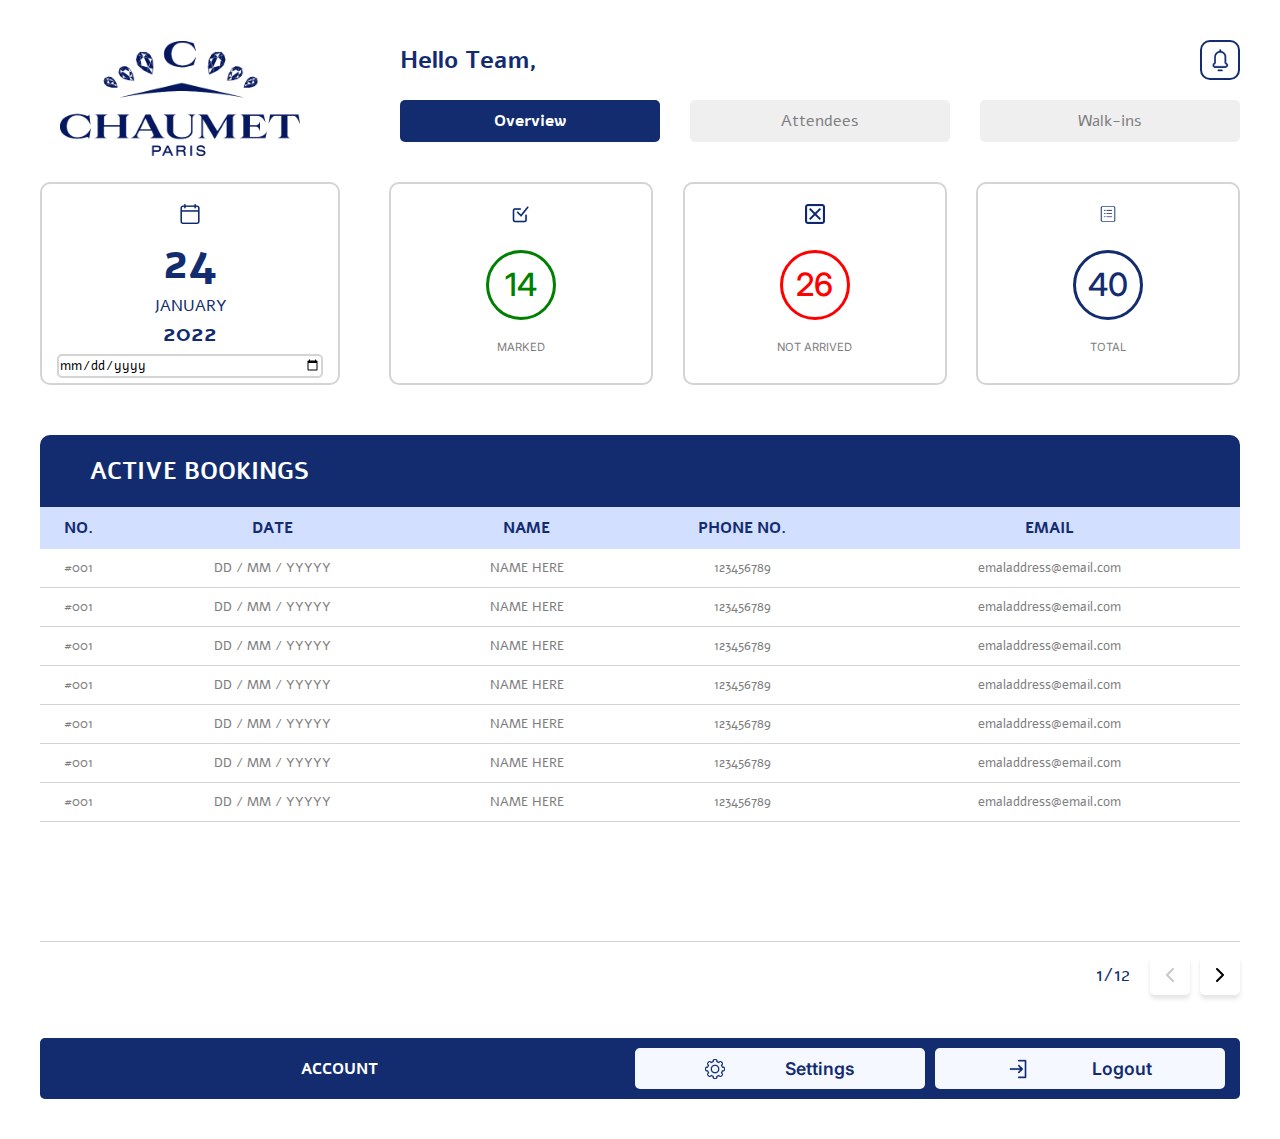
==== commit ddbe9c6b: "update date-card" ====
--- a/index.html
+++ b/index.html
@@ -104,14 +104,12 @@
 
   <section class="tab-content" id="overview">
     <div class="cards-container">
-      <div class="date-card-container">
+      <div class="date-card">
+        <img src="./icons/calendar.png" alt="date">
+        <p id="current-date"></p>
+        <p class="month">JANUARY</p>
+        <p class="year">2022</p>
         <input onchange="setDate()" type="date" min="2022-01-13" max="2022-01-24" id="date-card" class="date-input">
-        <div class="date-card">
-          <img src="./icons/calendar.png" alt="date">
-          <p id="current-date"></p>
-          <p class="month">JANUARY</p>
-          <p class="year">2022</p>
-        </div>
       </div>
 
       <div class="green-card">
--- a/css/index.min.css
+++ b/css/index.min.css
@@ -279,39 +279,36 @@
   margin-top: 20px;
 }
 
-section.tab-content#overview .cards-container .date-card-container {
+section.tab-content#overview .cards-container .date-card {
   width: 25%;
   margin-right: 20px;
   text-align: center;
-}
-
-section.tab-content#overview .cards-container .date-card-container input#date-card {
-  width: 95%;
-  border-radius: 5px;
-  border: 2px solid #d4d4d4;
-  margin-bottom: 5px;
-  cursor: pointer;
-}
-
-section.tab-content#overview .cards-container .date-card-container .date-card {
   border: 2px solid #d4d4d4;
   border-radius: 10px;
   text-align: center;
   color: #132c70;
-  padding: 20px 0;
+  padding: 20px 0 5px 0;
   overflow: hidden;
 }
 
-section.tab-content#overview .cards-container .date-card-container .date-card img {
+section.tab-content#overview .cards-container .date-card input#date-card {
+  width: 90%;
+  border-radius: 5px;
+  border: 2px solid #d4d4d4;
+  margin-top: 5px;
+  cursor: pointer;
+}
+
+section.tab-content#overview .cards-container .date-card img {
   width: 20px;
 }
 
-section.tab-content#overview .cards-container .date-card-container .date-card p#current-date {
+section.tab-content#overview .cards-container .date-card p#current-date {
   font-size: 3rem;
   font-weight: 700;
 }
 
-section.tab-content#overview .cards-container .date-card-container .date-card p.year {
+section.tab-content#overview .cards-container .date-card p.year {
   font-size: 1.5rem;
   font-weight: 700;
 }
